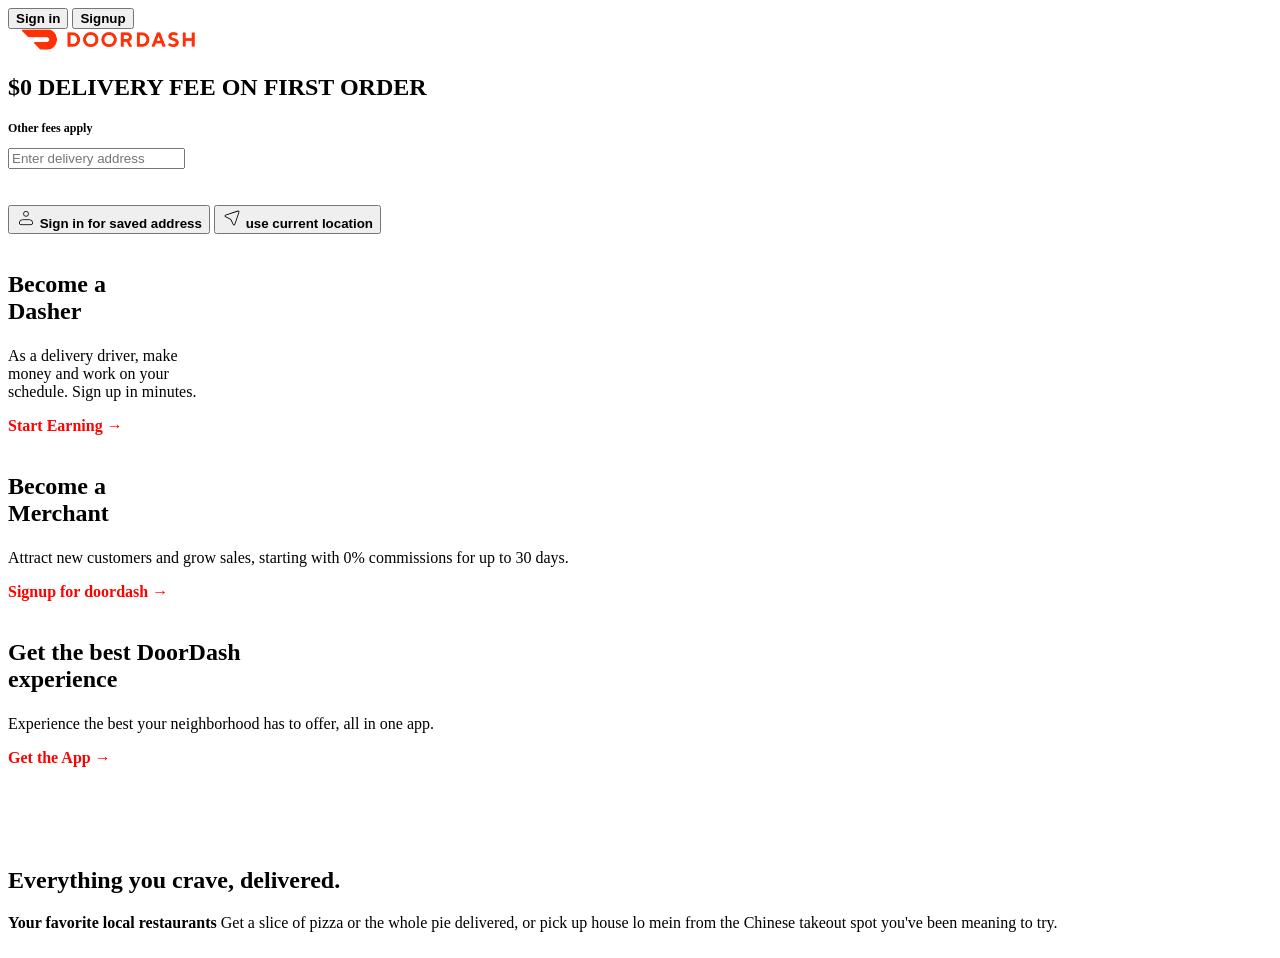
==== index.html @ b3dfe76f "pushing my text html" ====
<!DOCTYPE html>
<html lang="en">
<head>
    <meta charset="UTF-8">
    <meta name="viewport" content="width=device-width, initial-scale=1.0">
    <title>Door dash</title>
    <link rel="preconnect" href="https://fonts.googleapis.com">
<link rel="preconnect" href="https://fonts.gstatic.com" crossorigin>
<link href="https://fonts.googleapis.com/css2?family=Bowlby+One&family=Comic+Relief:wght@400;700&family=Open+Sans:ital,wght@0,300..800;1,300..800&family=Outfit:wght@100..900&family=Reddit+Sans:ital,wght@0,200..900;1,200..900&family=Source+Serif+4:ital,opsz,wght@0,8..60,200..900;1,8..60,200..900&display=swap" rel="stylesheet">
    <link rel="stylesheet" href="text.css">
</head>
<body>
 <section class=" first-sec">

<div class="navbar">
    <button class="nav1"><b>Sign in</b></button>
      <button class="nav2"><b>Signup</b></button>
</div>
<div class="hero">
<img src="[data-uri]" alt="" style="color: white;" width="200px;">

    <h1>$0 DELIVERY FEE ON FIRST ORDER</h1>
    <p style="font-size: 12px;"><b>Other fees apply</b></p>

    
<input type="text" class="form" placeholder="Enter delivery address" > <br><br><br>

<button class="one"> <img src="[data-uri]" alt="" width="20px" class="img1"><b> Sign in for saved address</b></button>

<button class="two"><img src="[data-uri]" alt="" width="20px" class="img2"> <b>use current location</b></button>

<div>


</div>



    </section>
    <div class="secondsec">

    <div class="second">
        <img src="https://cdn.doordash.com/media/consumer/home/landing/new/ScootScoot.svg" alt="" width="70px"><br>

        <h2 style="font-size: 24px; padding-bottom: 2px;">Become a<br> Dasher</h2>
        <p>As a delivery driver, make<br> money and work on your<br> schedule. Sign up in minutes.</p>
        <span style="color: red;"><b>Start Earning →</b></span>

    </div>
    
<div class="second">
        <img src="https://cdn.doordash.com/media/consumer/home/landing/new/Storefront.svg" alt="" width="70px"><br>

        <h2 style="font-size: 24px; padding-bottom: 2px;">Become a<br> Merchant</h2>
        <p>Attract new customers and grow sales, starting with 0% commissions for up to 30 days.</p>
        <span style="color: red;"><b>Signup for doordash →</b></span>

    </div>
    <div class="second">
        <img src="https://cdn.doordash.com/media/consumer/home/landing/new/iphone.svg" alt="" width="70px"><br>

        <h2 style="font-size: 24px; padding-bottom: 2px;">Get the best DoorDash<br> experience</h2>
        <p>Experience the best your neighborhood has to offer, all in one app.</p>
        <span style="color: red;"><b>Get the App →</b></span>

    </div>
</div>

<section class="third">
  <div class="third1">
<h1 style="margin-top: 100px;"><b>Everything you crave, delivered.</b></h1>
<span><b>Your favorite local restaurants</b>
Get a slice of pizza or the whole pie delivered, or pick up house lo mein from the Chinese takeout spot you've been meaning to try.</span>

</div>

<div class="third-sectioncard">
  
<img src="https://img.cdn4dd.com/cdn-cgi/image/fit=cover,format=auto,quality=60/https://cdn.doordash.com/managed/consumer/seo/home/landing_cta/download_the_app_desktop.png" alt="" >
</div>


</section>
</body>
</html>
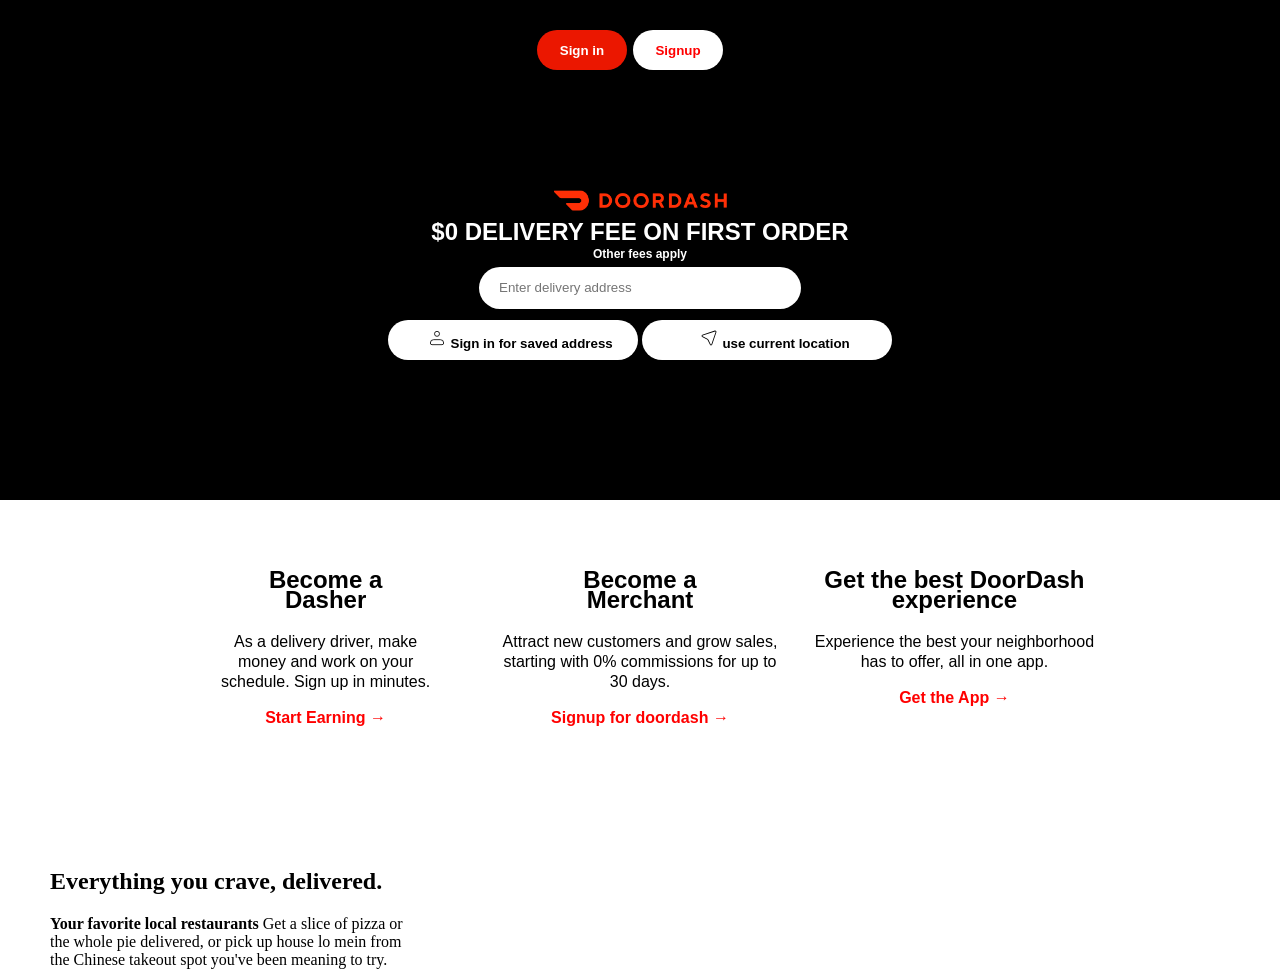
==== commit be5480ab: "Update index.html" ====
--- a/index.html
+++ b/index.html
@@ -7,7 +7,7 @@
     <link rel="preconnect" href="https://fonts.googleapis.com">
 <link rel="preconnect" href="https://fonts.gstatic.com" crossorigin>
 <link href="https://fonts.googleapis.com/css2?family=Bowlby+One&family=Comic+Relief:wght@400;700&family=Open+Sans:ital,wght@0,300..800;1,300..800&family=Outfit:wght@100..900&family=Reddit+Sans:ital,wght@0,200..900;1,200..900&family=Source+Serif+4:ital,opsz,wght@0,8..60,200..900;1,8..60,200..900&display=swap" rel="stylesheet">
-    <link rel="stylesheet" href="text.css">
+    <link rel="stylesheet" href="index.css">
 </head>
 <body>
  <section class=" first-sec">
@@ -82,4 +82,4 @@
 
 </section>
 </body>
-</html>+</html>
--- a/index.css
+++ b/index.css
@@ -0,0 +1,110 @@
+body{
+    width: 100%;
+    margin: 0;
+    padding: 0;
+}
+.first-sec{
+     width: 100%;
+    height: 500px;
+    background-color:black;
+    background-image:url("https://img.cdn4dd.com/cdn-cgi/image/fit=cover,format=auto,quality=60/https://cdn.doordash.com/managed/consumer/seo/home/hero_v3/hero_desktop.png");
+background-repeat:no-repeat;
+background-size:cover;
+background-position:center;
+text-align:center;
+margin-bottom: 30px;
+
+}
+
+.nav1{
+    width: 90px;
+    height: 40px;
+    color: white;
+    border-radius: 40px;
+    background: #EB1700;
+    border: none;
+    
+}
+.nav2{
+    width: 90px;
+    height: 40px;
+    color: red;
+    border-radius: 40px;
+    background: white;
+    border: none;
+
+}
+.navbar{
+justify-self: end;
+padding-top: 30px;
+font-family: 'Times New Roman', Times, serif;
+font-size: 24px;
+padding-right: 20px;
+}
+.hero{
+    text-align: center;
+    color: white;
+    align-items: center;
+    font-family: 'Segoe UI', Tahoma, Geneva, Verdana, sans-serif;
+    font-size: 16px;
+    font-weight: 20px;
+    line-height: 2px;
+    padding-top: 120px;
+
+}
+.form{
+    width: 300px;
+    height: 40px;
+    color: grey;
+    border-radius: 40px;
+    background: white;
+    border: none;
+    padding-left: 20px;
+    margin-bottom: 7px;
+}
+.one{
+
+width: 250px;
+    height: 40px;
+    color: black;
+    border-radius: 40px;
+    background: white;
+    border: none;
+    padding-left: 20px;
+    
+
+}
+.two{
+    width: 250px;
+    height: 40px;
+    color: black;
+    border-radius: 40px;
+    background: white;
+    border: none;
+    padding-left: 20px;
+
+}
+.second{
+
+    width: 23%;
+    text-align: center;
+    line-height: 20px;
+    
+}
+.secondsec{
+
+    display: flex;
+    justify-content: center;
+    gap: 20px;
+font-family:Arial, Helvetica, sans-serif
+ ;
+}
+.third{
+    display: flex;
+    gap: 50px;
+    margin-top: 40px;
+    padding-left: 50px;
+}
+.third1{
+    width: 30%;
+}
